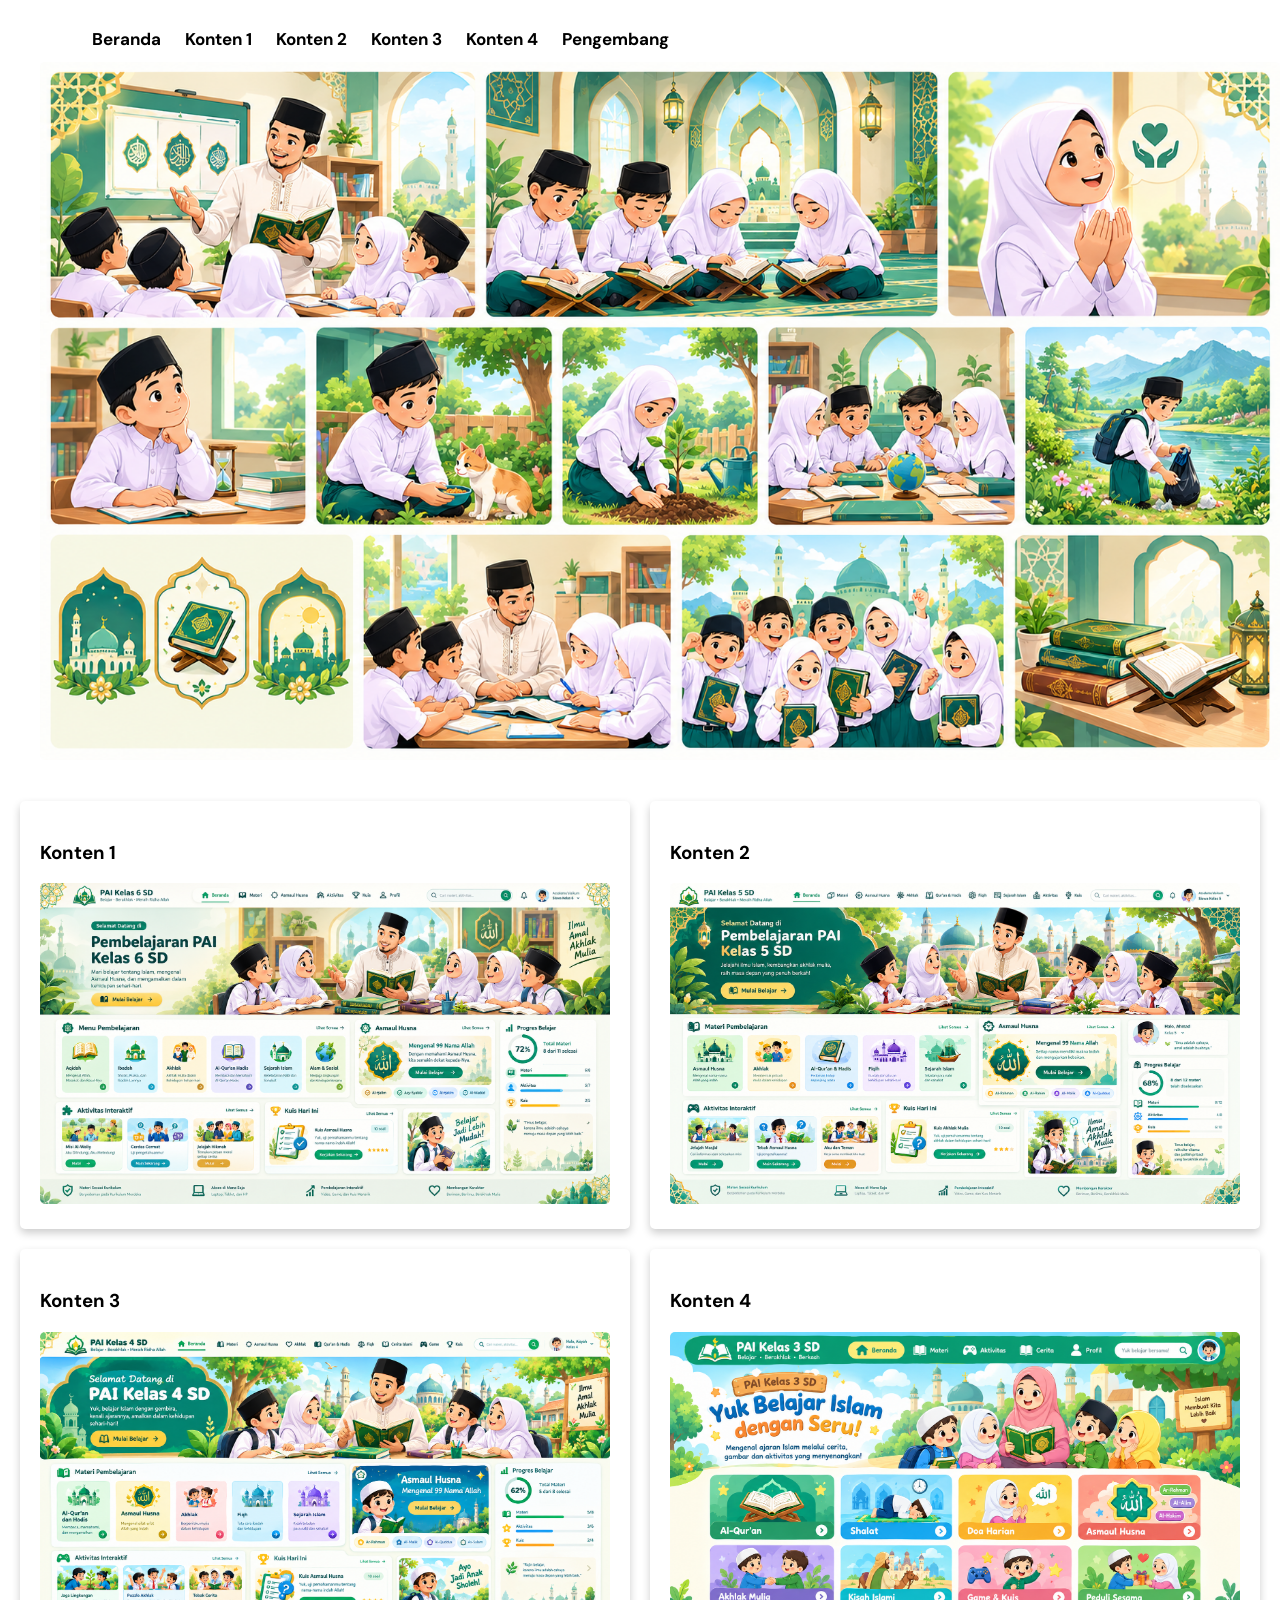
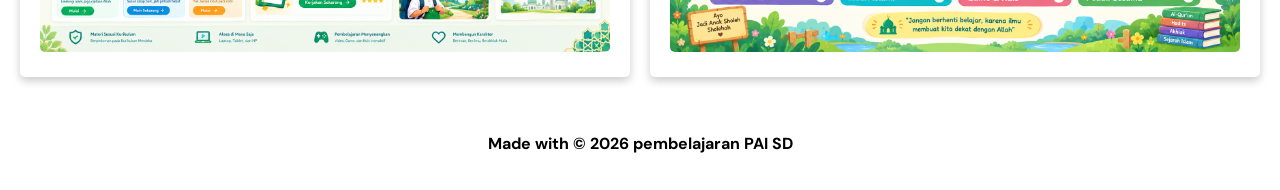
==== index.html @ a6414e2e "Add files via upload" ====
<!DOCTYPE html>
<html lang="id">
<head>
    <meta charset="UTF-8">
    <meta name="viewport" content="width=device-width, initial-scale=1.0">
    <title>Website Sederhana</title>
    <link rel="stylesheet" href="style/style.css">
</head>
<body>

    <header>
        <nav>
            <ul>
                <nav>
    <ul>
        <li><a href="#">Beranda</a></li>
        <li><a href="#konten1">Konten 1</a></li>
        <li><a href="#konten2">Konten 2</a></li>
        <li><a href="#konten3">Konten 3</a></li>
        <li><a href="#konten4">Konten 4</a></li>
        <li><a href="pengembang.html" target="_blank">Pengembang</a></li> <!-- Menu Baru -->
    </ul>
</nav>
        <div>
            <img src="gambar/kelaspaisd0.png" class="cover-image" alt="Cover Image">
        </div>
    </header>

    <main>
        <!-- Pembungkus Utama untuk Grid 2x2 -->
        <div class="container-grid">

            <!-- Konten 1 -->
            <a href="halaman-konten1.html" class="card-link" target="_blank">
                <div class="card" id="konten1">
                    <h3>Konten 1</h3>
                    <img src="gambar/kelaspaisd6.png" class="featured-image" alt="Konten 1">
                </div>
            </a>

            <!-- Konten 2 -->
            <a href="halaman-konten2.html" class="card-link" target="_blank">
                <div class="card" id="konten2">
                    <h3>Konten 2</h3>
                    <img src="gambar/kelaspaisd5.png" class="featured-image" alt="Konten 2">
                </div>
            </a>

            <!-- Konten 3 -->
            <a href="halaman-konten3.html" class="card-link" target="_blank">
                <div class="card" id="konten3">
                    <h3>Konten 3</h3>
                    <img src="gambar/kelaspaisd4.png" class="featured-image" alt="Konten 3">
                </div>
            </a>

            <!-- Konten 4 -->
            <a href="halaman-konten4.html" class="card-link" target="_blank">
                <div class="card" id="konten4">
                    <h3>Konten 4</h3>
                    <img src="gambar/kelaspaisd3.png" class="featured-image" alt="Konten 4">
                </div>
            </a>

        </div>
    </main>

    <footer>
        <p>Made with &#169; 2026 pembelajaran PAI SD</p>
    </footer>

</body>
</html>
---- style/style.css ----
@import url('https://fonts.googleapis.com/css2?family=DM+Sans&display=swap');

* {
    box-sizing: border-box;
}

body {
    font-family: 'DM Sans', sans-serif;
    margin: 0;
    padding: 0;
}

main {
    padding: 20px;
    overflow: auto;
}

/* --- NAVIGASI --- */
nav {
    width: 100%;
    background-color: transparent;
    overflow: auto;
}

nav li {
    display: inline;
    list-style-type: none;
    margin-right: 25px;
}

nav a {
    float: left;
    text-align: center;
    padding: 12px;
    color: black;
    text-decoration: none;
    font-size: 17px;
    font-weight: bold;
}

nav a:hover {
    background-color: blue;
    color: white;
    font-weight: bold;
    border-radius: 5px;
}

/* --- TATA LETAK & GRID --- */
#content {
    float: left;
    width: 100%; /* Ubah ke 100% agar grid punya ruang penuh */
    padding-left: 0;
}

/* Pembungkus utama grid 2x2 */
.container-grid, .image-grid {
    display: grid;
    grid-template-columns: repeat(2, 1fr);
    gap: 20px;
    width: 100%;
}

/* --- GAMBAR & KARTU --- */
.cover-image {
    width: 100%;
    max-height: 900px;
    object-fit: cover;
    object-position: center;
    border-radius: 5px;
}

.featured-image {
    width: 100%;
    height: auto;
    object-fit: cover;
    border-radius: 5px;
}

.card {
    box-shadow: 0 4px 8px 0 rgba(0, 0, 0, 0.2);
    border-radius: 5px;
    padding: 20px;
    background-color: #fff;
    cursor: pointer;
}

/* --- LINK & TOMBOL KARTU --- */
.card-link {
    text-decoration: none;
    color: inherit;
    display: block;
}

.card-link:hover .card {
    transform: translateY(-5px);
    transition: transform 0.2s ease;
}

.btn-buka {
    display: inline-block;
    padding: 10px 15px;
    background-color: #007bff;
    color: white;
    text-decoration: none;
    border-radius: 5px;
    margin-top: 10px;
}

.btn-buka:hover {
    background-color: #0056b3;
}

/* --- FOOTER --- */
footer {
    padding: 20px;
    color: black;
    background-color: white;
    text-align: center;
    font-weight: bold;
}

/* --- RESPONSIF HP --- */
@media screen and (max-width: 768px) {
    .container-grid, .image-grid {
        grid-template-columns: 1fr;
        gap: 15px;
    }
}
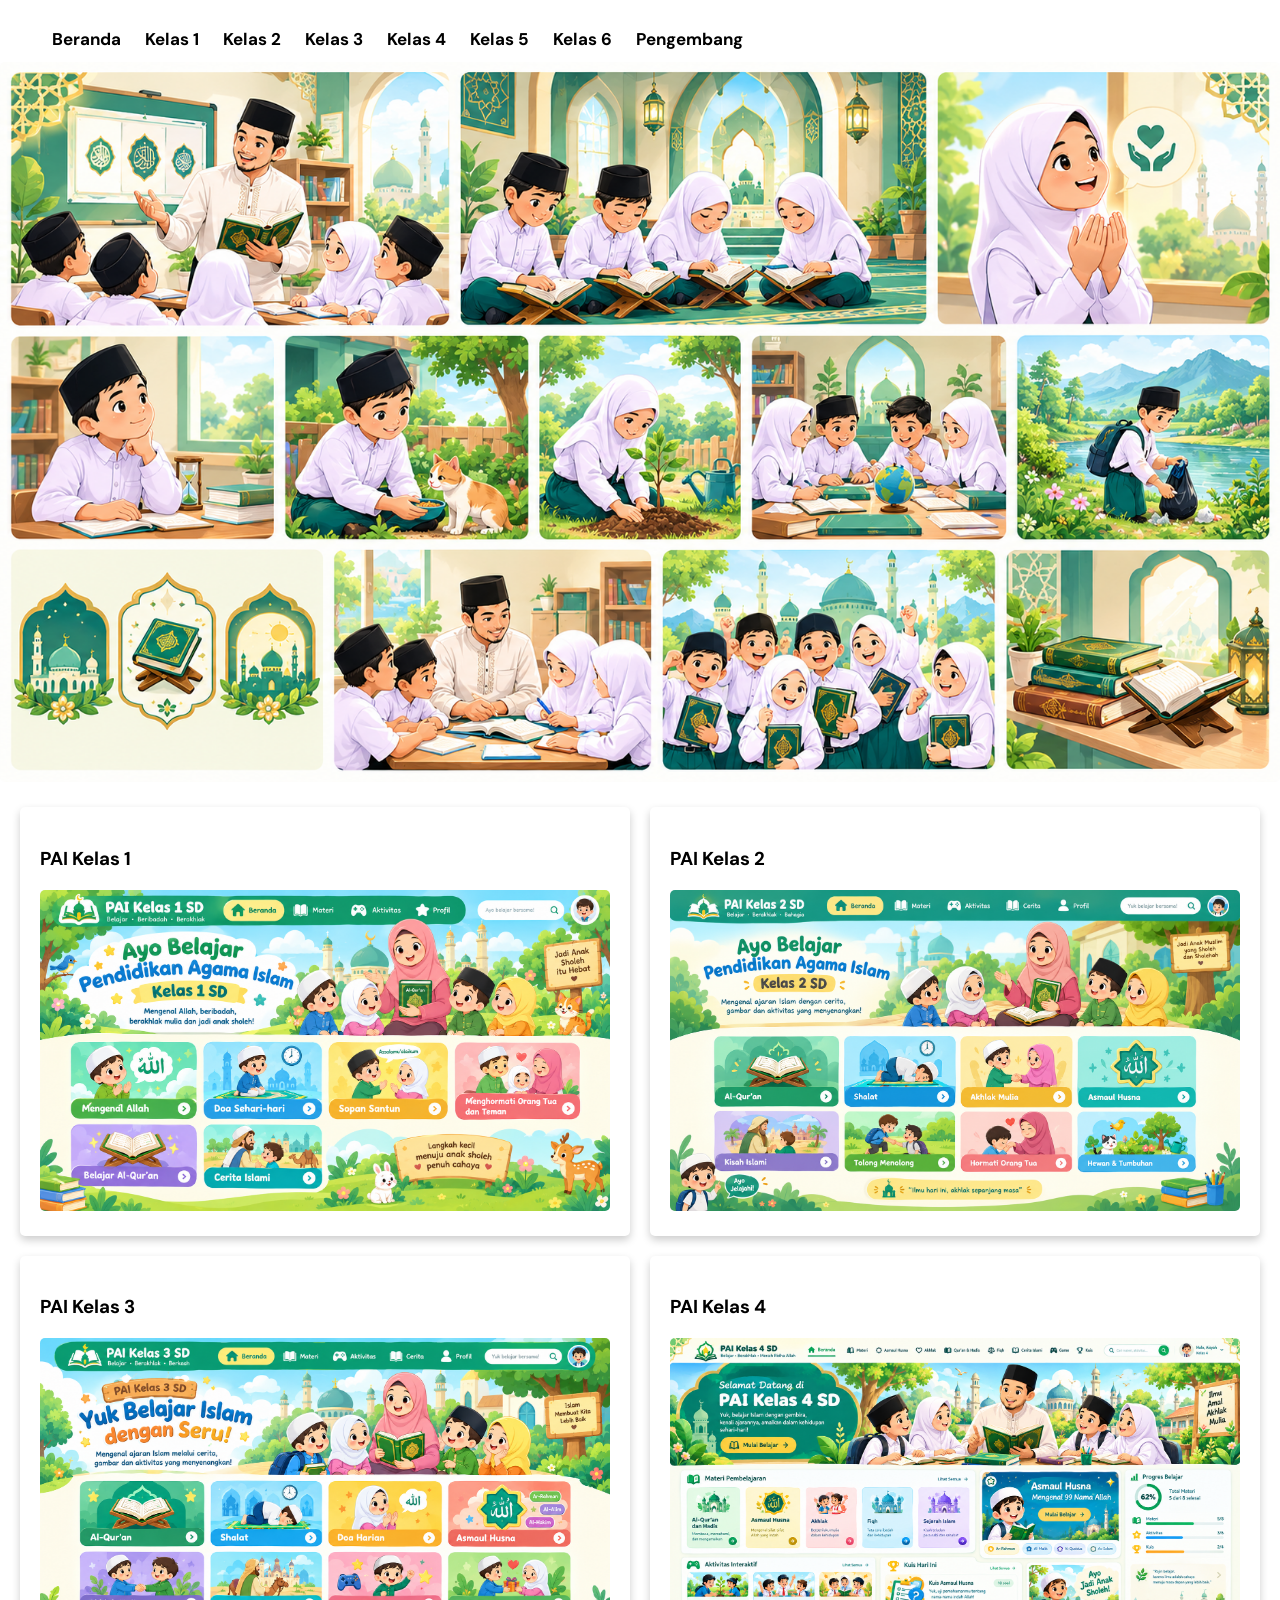
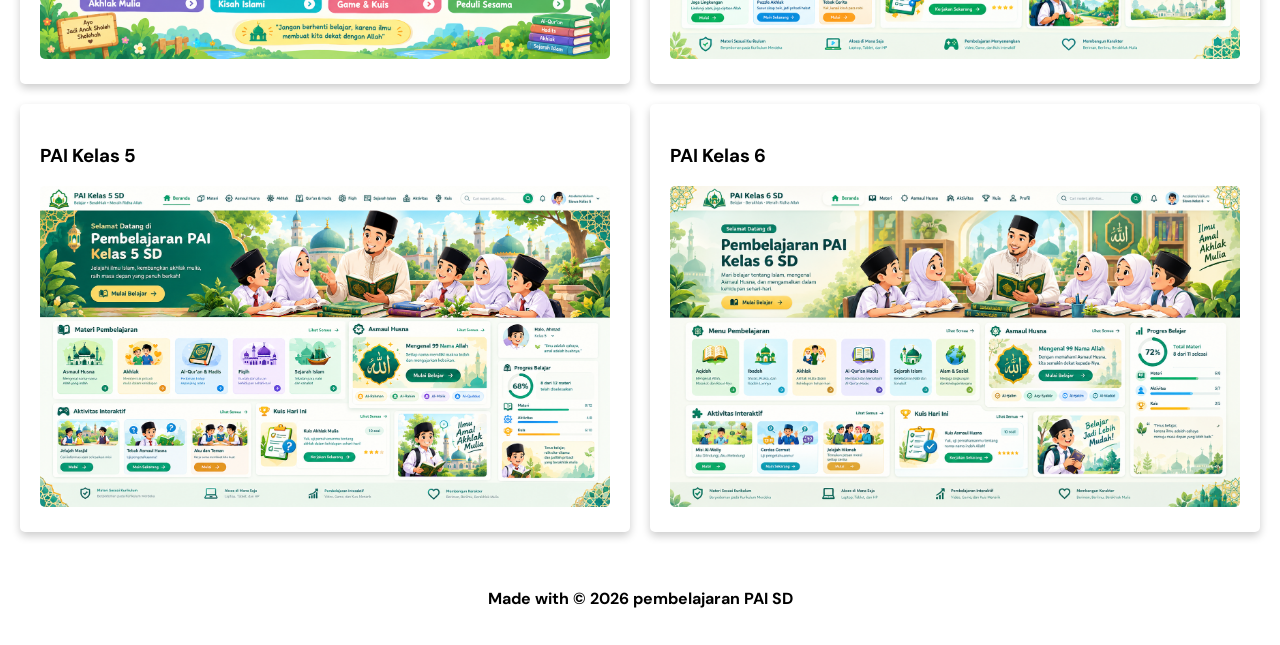
==== commit 8c0707fe: "Add files via upload" ====
--- a/index.html
+++ b/index.html
@@ -3,7 +3,7 @@
 <head>
     <meta charset="UTF-8">
     <meta name="viewport" content="width=device-width, initial-scale=1.0">
-    <title>Website Sederhana</title>
+    <title>Website Pembelajaran PAI SD</title>
     <link rel="stylesheet" href="style/style.css">
 </head>
 <body>
@@ -11,54 +11,70 @@
     <header>
         <nav>
             <ul>
-                <nav>
-    <ul>
-        <li><a href="#">Beranda</a></li>
-        <li><a href="#konten1">Konten 1</a></li>
-        <li><a href="#konten2">Konten 2</a></li>
-        <li><a href="#konten3">Konten 3</a></li>
-        <li><a href="#konten4">Konten 4</a></li>
-        <li><a href="pengembang.html" target="_blank">Pengembang</a></li> <!-- Menu Baru -->
-    </ul>
-</nav>
+                <li><a href="#">Beranda</a></li>
+                <li><a href="#konten1">Kelas 1</a></li>
+                <li><a href="#konten2">Kelas 2</a></li>
+                <li><a href="#konten3">Kelas 3</a></li>
+                <li><a href="#konten4">Kelas 4</a></li>
+                <li><a href="#konten5">Kelas 5</a></li>
+                <li><a href="#konten6">Kelas 6</a></li>
+                <li><a href="pengembang.html">Pengembang</a></li>
+            </ul>
+        </nav>
         <div>
-            <img src="gambar/kelaspaisd0.png" class="cover-image" alt="Cover Image">
+            <img src="gambar/kelaspaisd0.png" class="cover-image" alt="Cover PAI SD">
         </div>
     </header>
 
     <main>
-        <!-- Pembungkus Utama untuk Grid 2x2 -->
+        <!-- Grid 6 Kartu Konten -->
         <div class="container-grid">
 
-            <!-- Konten 1 -->
-            <a href="halaman-konten1.html" class="card-link" target="_blank">
+            <!-- Kelas 1 -->
+            <a href="halaman-konten1.html" class="card-link">
                 <div class="card" id="konten1">
-                    <h3>Konten 1</h3>
-                    <img src="gambar/kelaspaisd6.png" class="featured-image" alt="Konten 1">
+                    <h3>PAI Kelas 1</h3>
+                    <img src="gambar/kelaspaisd1.png" class="featured-image" alt="PAI Kelas 1">
                 </div>
             </a>
 
-            <!-- Konten 2 -->
-            <a href="halaman-konten2.html" class="card-link" target="_blank">
+            <!-- Kelas 2 -->
+            <a href="halaman-konten2.html" class="card-link">
                 <div class="card" id="konten2">
-                    <h3>Konten 2</h3>
-                    <img src="gambar/kelaspaisd5.png" class="featured-image" alt="Konten 2">
+                    <h3>PAI Kelas 2</h3>
+                    <img src="gambar/kelaspaisd2.png" class="featured-image" alt="PAI Kelas 2">
                 </div>
             </a>
 
-            <!-- Konten 3 -->
-            <a href="halaman-konten3.html" class="card-link" target="_blank">
+            <!-- Kelas 3 -->
+            <a href="halaman-konten3.html" class="card-link">
                 <div class="card" id="konten3">
-                    <h3>Konten 3</h3>
-                    <img src="gambar/kelaspaisd4.png" class="featured-image" alt="Konten 3">
+                    <h3>PAI Kelas 3</h3>
+                    <img src="gambar/kelaspaisd3.png" class="featured-image" alt="PAI Kelas 3">
                 </div>
             </a>
 
-            <!-- Konten 4 -->
-            <a href="halaman-konten4.html" class="card-link" target="_blank">
+            <!-- Kelas 4 -->
+            <a href="halaman-konten4.html" class="card-link">
                 <div class="card" id="konten4">
-                    <h3>Konten 4</h3>
-                    <img src="gambar/kelaspaisd3.png" class="featured-image" alt="Konten 4">
+                    <h3>PAI Kelas 4</h3>
+                    <img src="gambar/kelaspaisd4.png" class="featured-image" alt="PAI Kelas 4">
+                </div>
+            </a>
+
+            <!-- Kelas 5 -->
+            <a href="halaman-konten5.html" class="card-link">
+                <div class="card" id="konten5">
+                    <h3>PAI Kelas 5</h3>
+                    <img src="gambar/kelaspaisd5.png" class="featured-image" alt="PAI Kelas 5">
+                </div>
+            </a>
+
+            <!-- Kelas 6 -->
+            <a href="halaman-konten6.html" class="card-link">
+                <div class="card" id="konten6">
+                    <h3>PAI Kelas 6</h3>
+                    <img src="gambar/kelaspaisd6.png" class="featured-image" alt="PAI Kelas 6">
                 </div>
             </a>
 
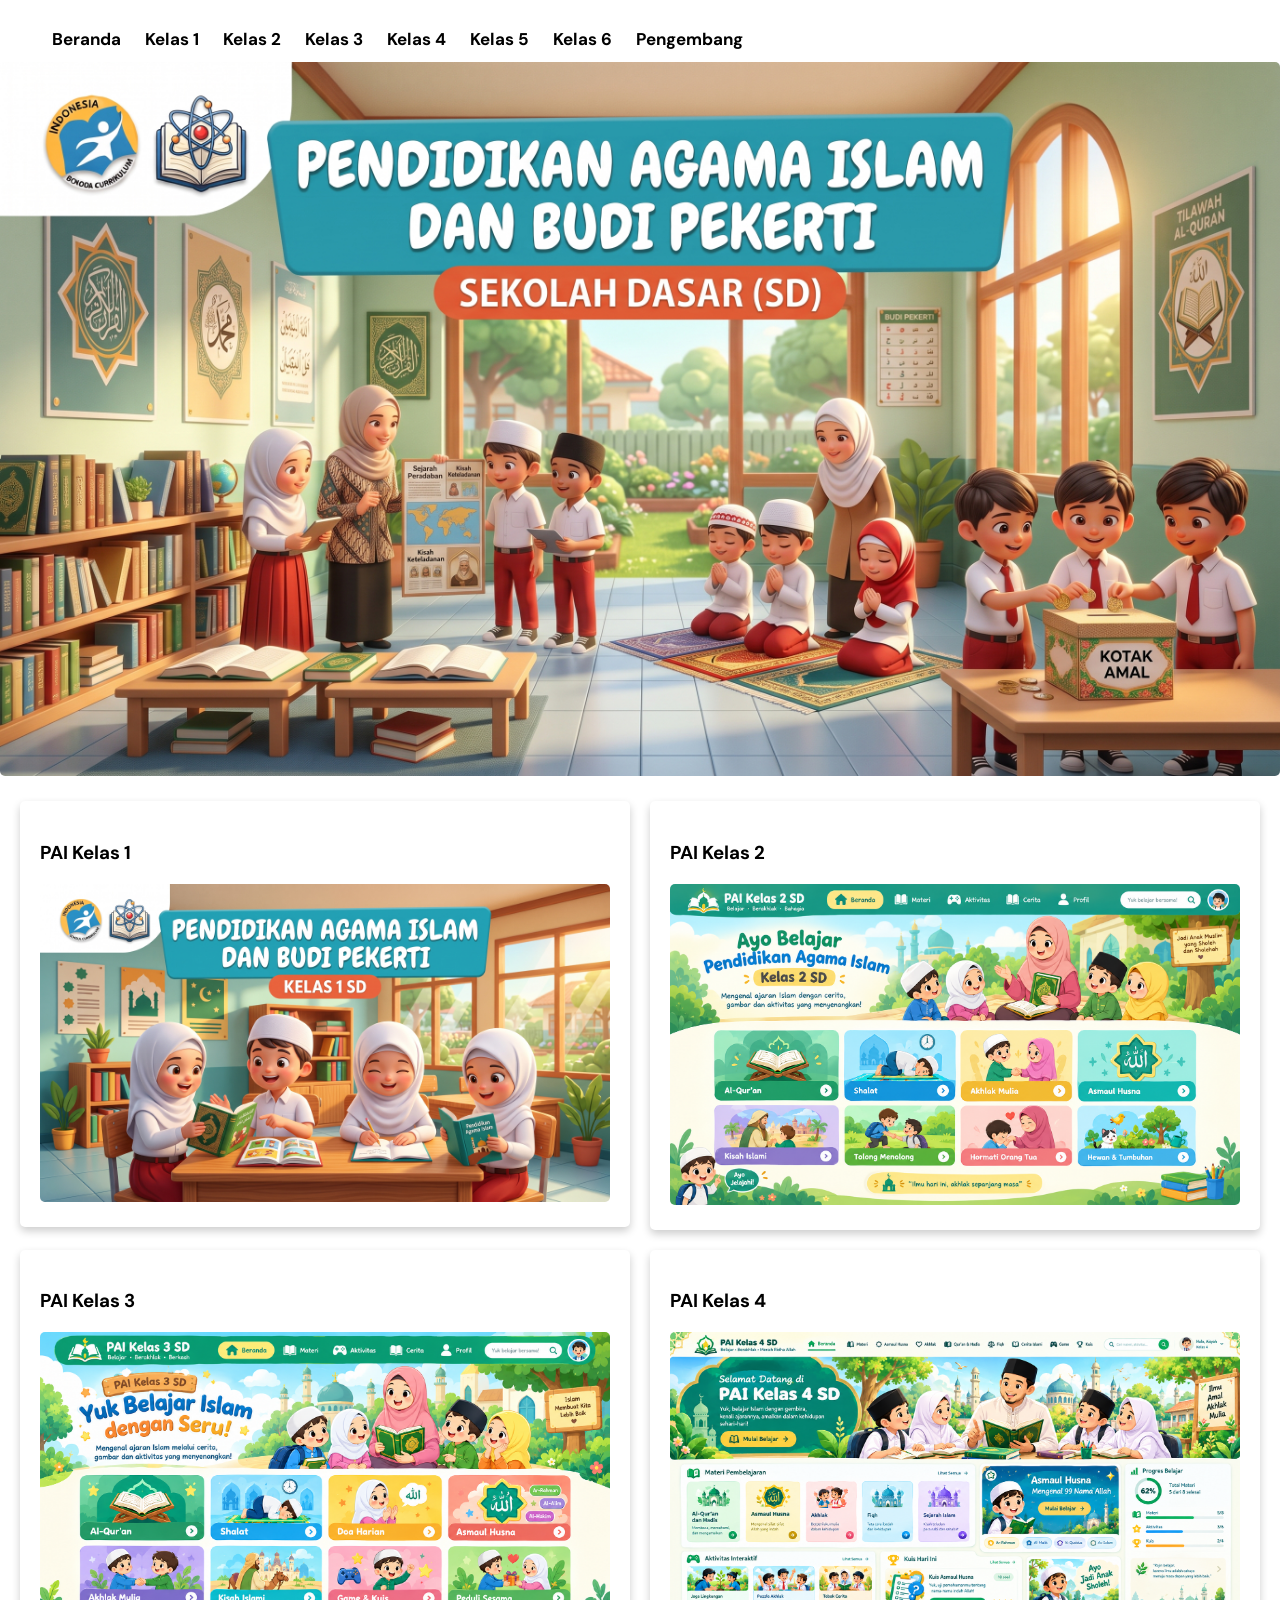
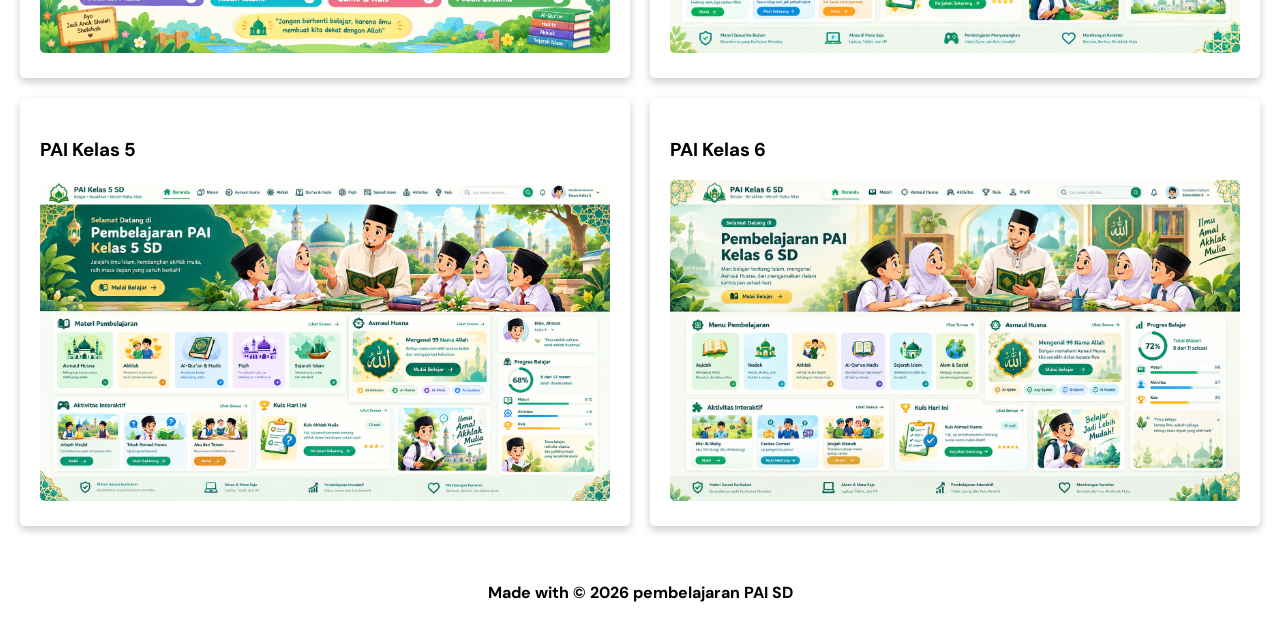
==== commit d3dc6bd3: "Change cover image format from PNG to JPEG Updated image source for the cover image from 'kelaspaisd" ====
--- a/index.html
+++ b/index.html
@@ -22,7 +22,7 @@
             </ul>
         </nav>
         <div>
-            <img src="gambar/kelaspaisd0.png" class="cover-image" alt="Cover PAI SD">
+            <img src="gambar/kelaspaisd0.jpeg" class="cover-image" alt="Cover PAI SD">
         </div>
     </header>
 
@@ -86,4 +86,4 @@
     </footer>
 
 </body>
-</html>+</html>
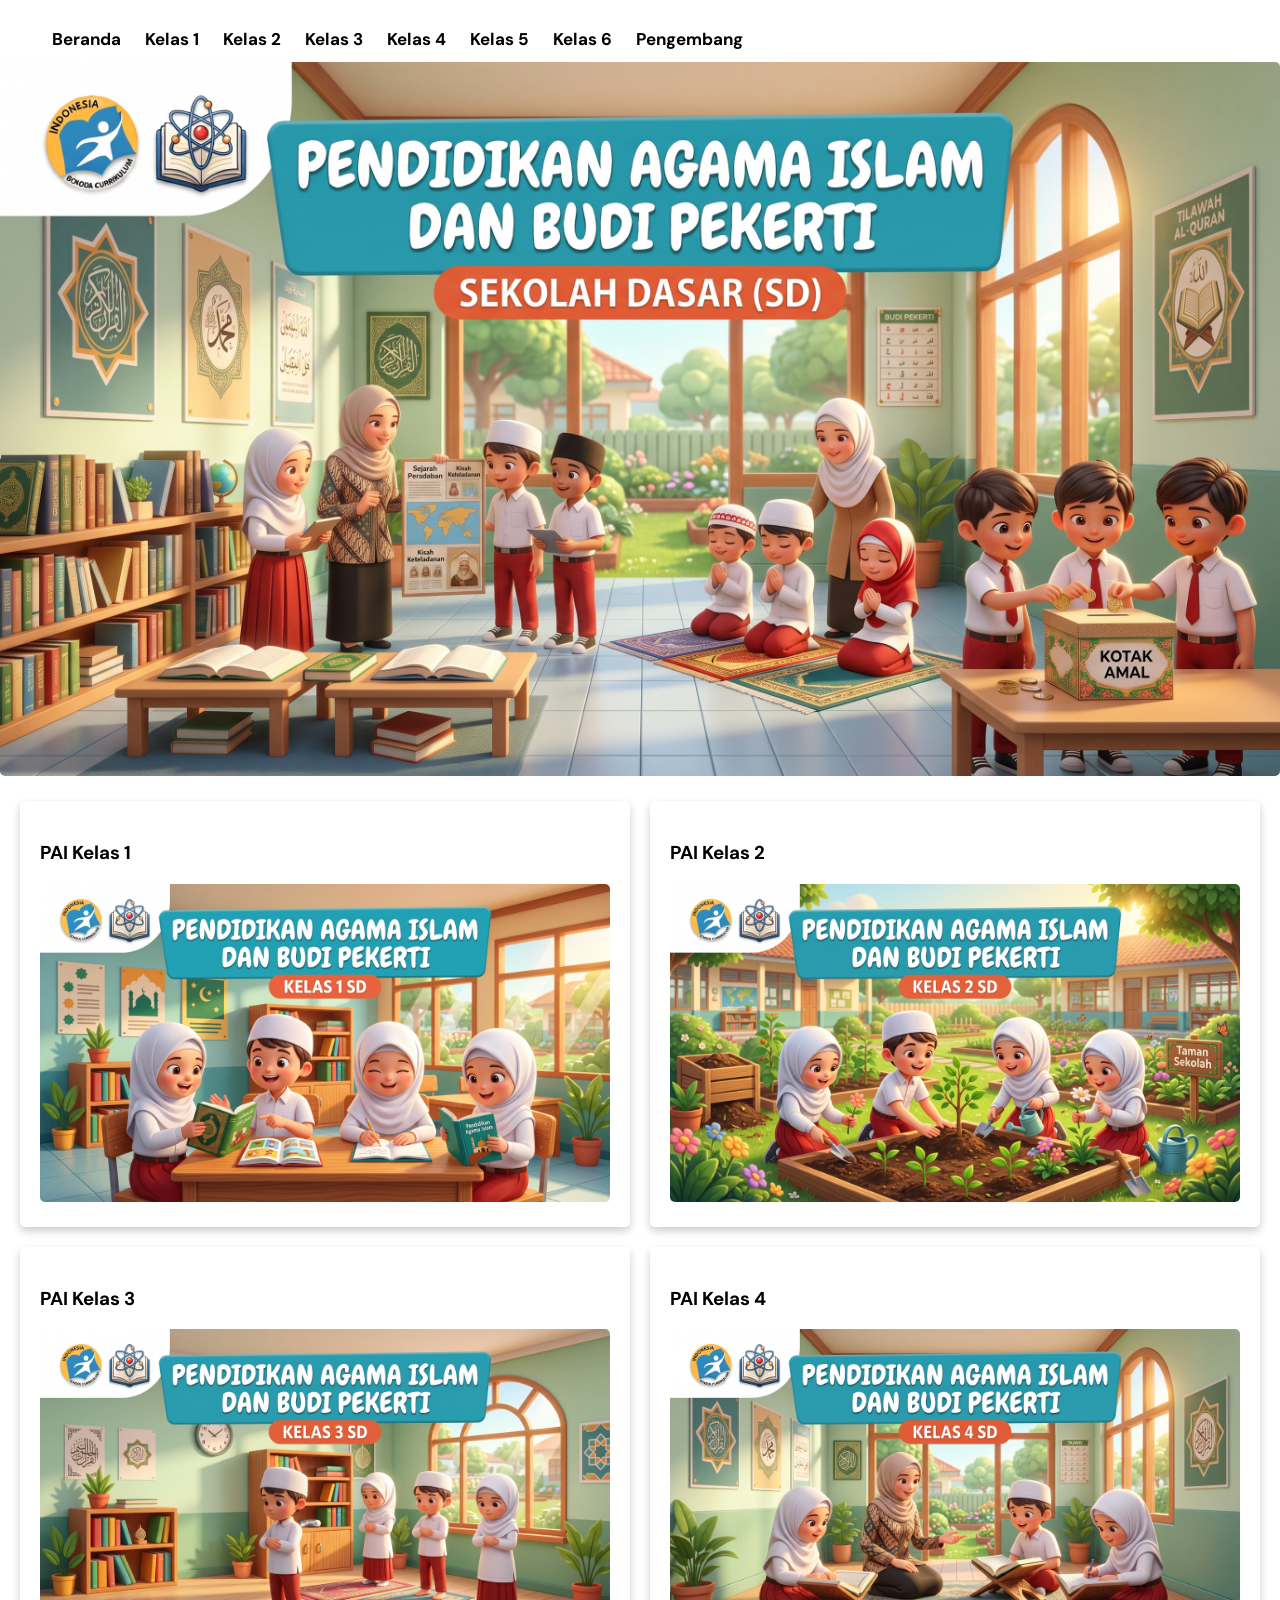
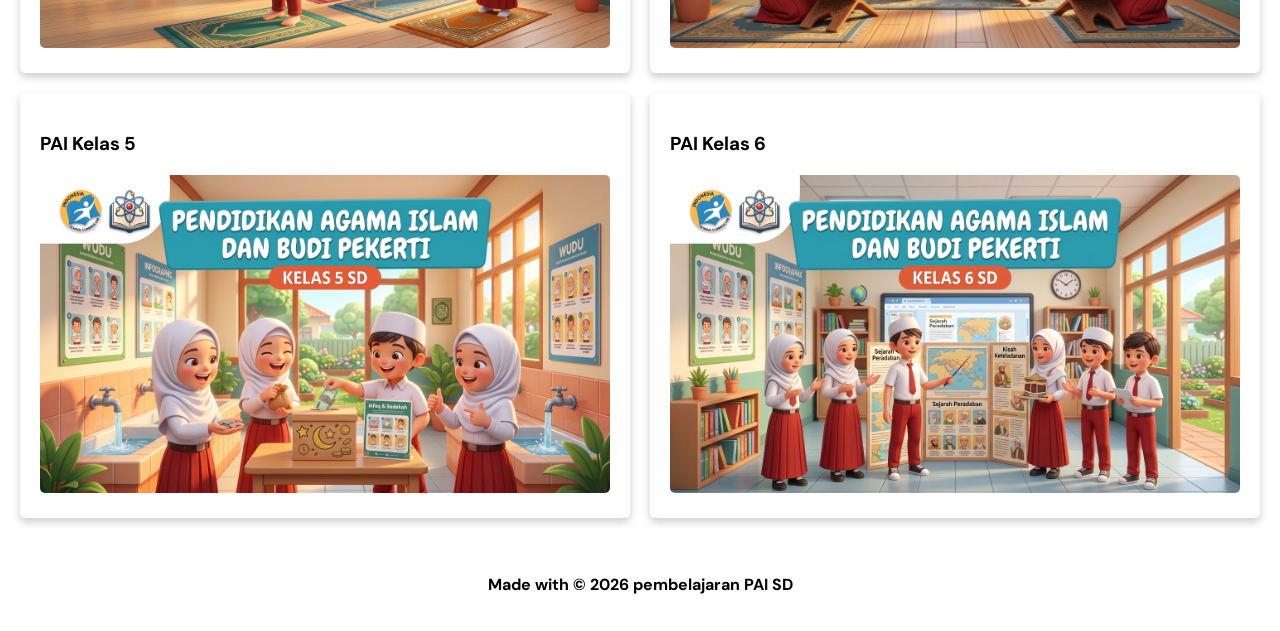
==== commit ddbf373e: "Fix HTML formatting and update image sources" ====
--- a/index.html
+++ b/index.html
@@ -42,7 +42,7 @@
             <a href="halaman-konten2.html" class="card-link">
                 <div class="card" id="konten2">
                     <h3>PAI Kelas 2</h3>
-                    <img src="gambar/kelaspaisd2.png" class="featured-image" alt="PAI Kelas 2">
+                    <img src="gambar/kelaspaisd2.jpeg" class="featured-image" alt="PAI Kelas 2">
                 </div>
             </a>
 
@@ -50,7 +50,7 @@
             <a href="halaman-konten3.html" class="card-link">
                 <div class="card" id="konten3">
                     <h3>PAI Kelas 3</h3>
-                    <img src="gambar/kelaspaisd3.png" class="featured-image" alt="PAI Kelas 3">
+                    <img src="gambar/kelaspaisd3.jpeg" class="featured-image" alt="PAI Kelas 3">
                 </div>
             </a>
 
@@ -58,7 +58,7 @@
             <a href="halaman-konten4.html" class="card-link">
                 <div class="card" id="konten4">
                     <h3>PAI Kelas 4</h3>
-                    <img src="gambar/kelaspaisd4.png" class="featured-image" alt="PAI Kelas 4">
+                    <img src="gambar/kelaspaisd4.jpeg" class="featured-image" alt="PAI Kelas 4">
                 </div>
             </a>
 
@@ -66,7 +66,7 @@
             <a href="halaman-konten5.html" class="card-link">
                 <div class="card" id="konten5">
                     <h3>PAI Kelas 5</h3>
-                    <img src="gambar/kelaspaisd5.png" class="featured-image" alt="PAI Kelas 5">
+                    <img src="gambar/kelaspaisd5.jpeg" class="featured-image" alt="PAI Kelas 5">
                 </div>
             </a>
 
@@ -74,7 +74,7 @@
             <a href="halaman-konten6.html" class="card-link">
                 <div class="card" id="konten6">
                     <h3>PAI Kelas 6</h3>
-                    <img src="gambar/kelaspaisd6.png" class="featured-image" alt="PAI Kelas 6">
+                    <img src="gambar/kelaspaisd6.jpeg" class="featured-image" alt="PAI Kelas 6">
                 </div>
             </a>
 
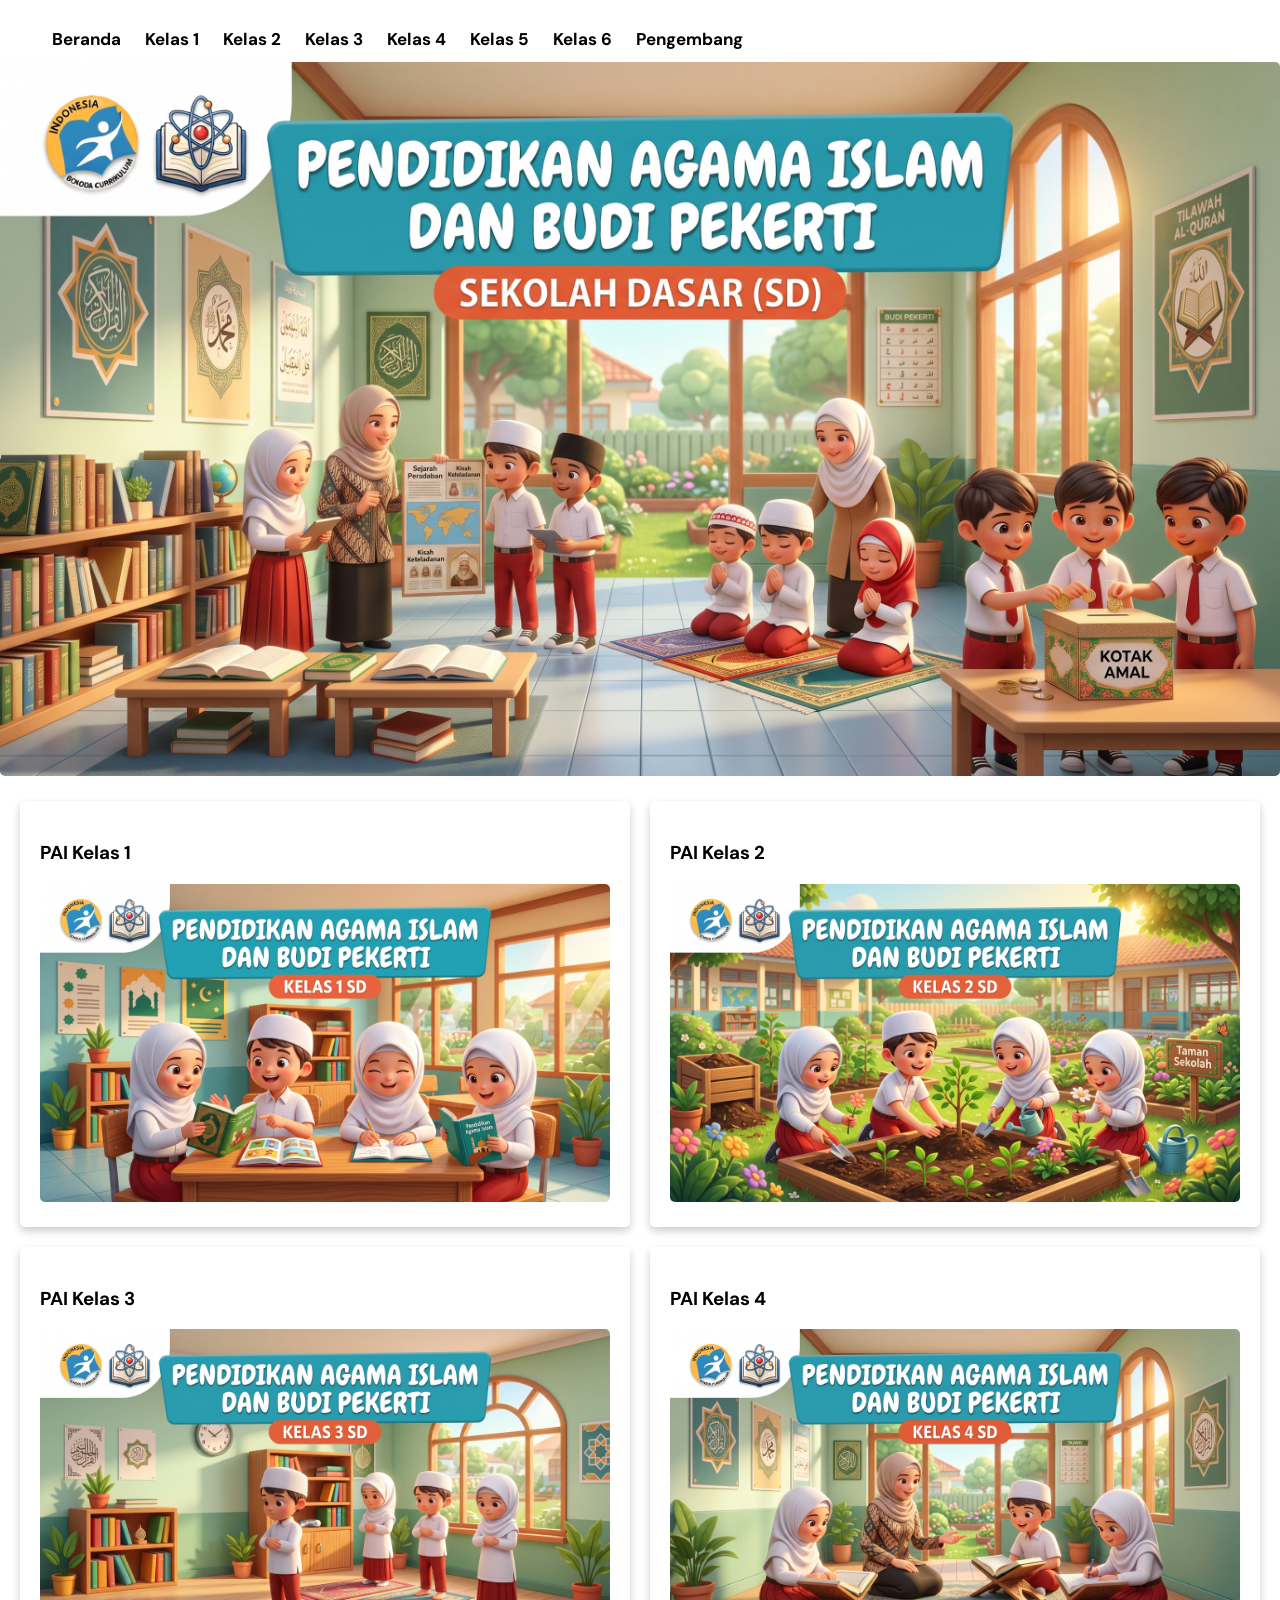
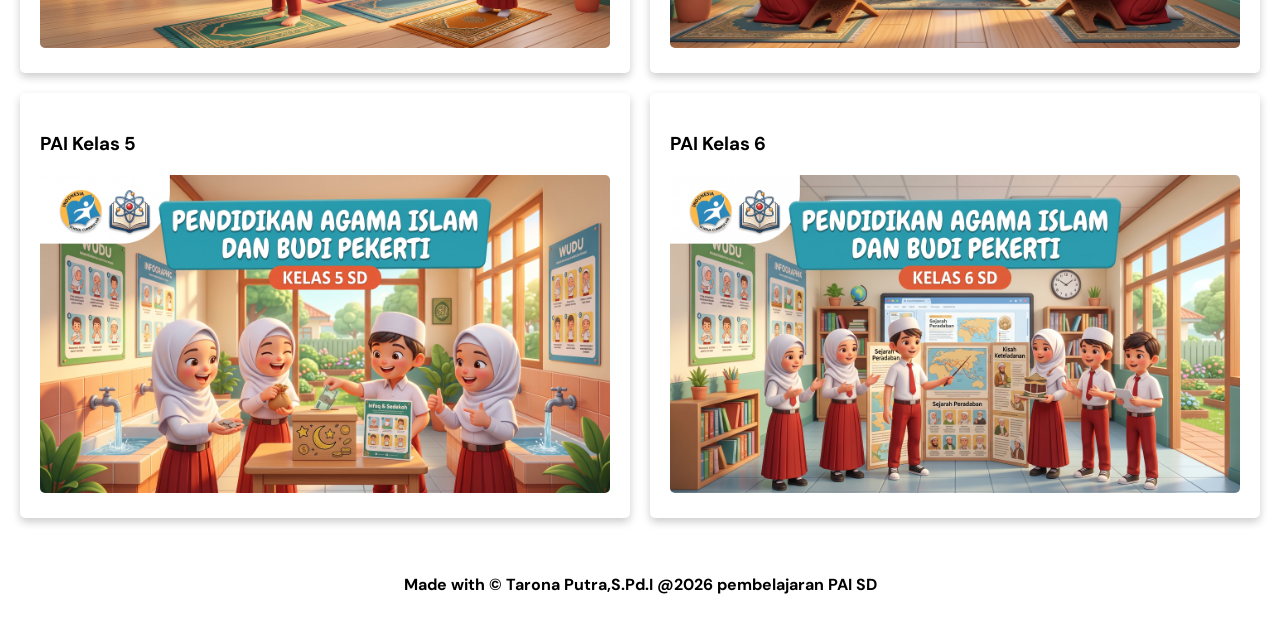
==== commit c63a21d6: "Modify footer copyright in index.html Updated footer copyright information." ====
--- a/index.html
+++ b/index.html
@@ -82,7 +82,7 @@
     </main>
 
     <footer>
-        <p>Made with &#169; 2026 pembelajaran PAI SD</p>
+        <p>Made with &#169; Tarona Putra,S.Pd.I @2026 pembelajaran PAI SD</p>
     </footer>
 
 </body>
